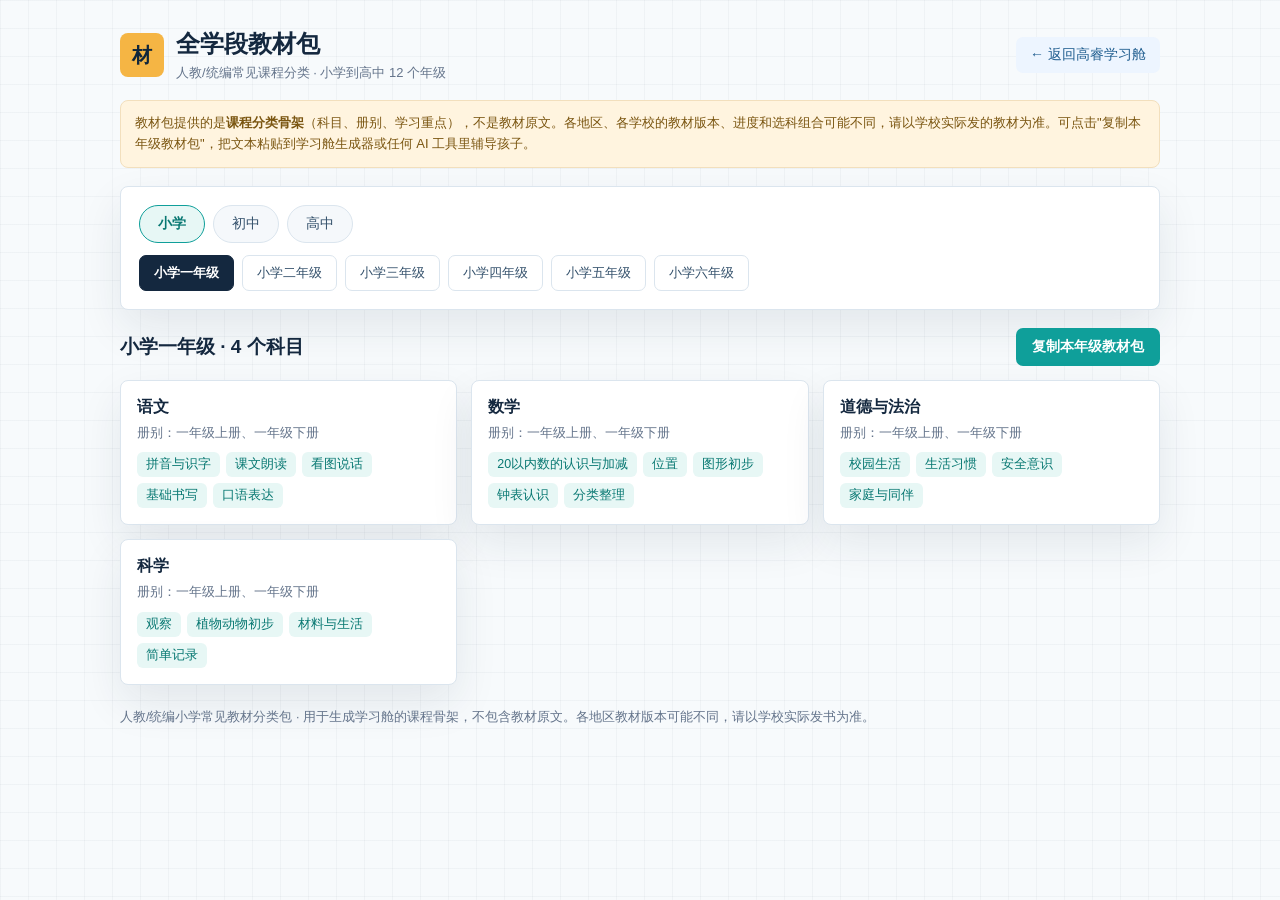
==== curriculum.html @ 300d3d78 "上线全学段教材包页面" ====
<!doctype html>
<html lang="zh-CN">
  <head>
    <meta charset="UTF-8" />
    <meta name="viewport" content="width=device-width, initial-scale=1.0" />
    <title>全学段教材包 · 人教/统编课程分类</title>
    <link rel="icon" href="data:," />
    <style>
      :root {
        --bg: #f7fafc;
        --panel: #ffffff;
        --ink: #14283f;
        --muted: #64748b;
        --line: #dbe5ee;
        --teal: #0f9f9a;
        --teal-soft: #e7f7f5;
        --amber: #d88a18;
        --amber-soft: #fff4df;
        --shadow: 0 18px 44px rgba(21, 45, 70, 0.09);
      }
      * { box-sizing: border-box; }
      body {
        margin: 0;
        min-height: 100vh;
        background:
          linear-gradient(rgba(20, 40, 63, 0.035) 1px, transparent 1px),
          linear-gradient(90deg, rgba(20, 40, 63, 0.035) 1px, transparent 1px),
          var(--bg);
        background-size: 28px 28px;
        color: var(--ink);
        font-family: -apple-system, BlinkMacSystemFont, "PingFang SC", "Microsoft YaHei", sans-serif;
      }
      .wrap { max-width: 1080px; margin: 0 auto; padding: 28px 20px 60px; }
      .top {
        display: flex; justify-content: space-between; align-items: center;
        gap: 16px; flex-wrap: wrap; margin-bottom: 18px;
      }
      .brand { display: flex; align-items: center; gap: 12px; }
      .brand-mark {
        width: 44px; height: 44px; display: grid; place-items: center;
        background: #f5b544; color: #10263b; border-radius: 8px;
        font-weight: 800; font-size: 20px;
      }
      h1 { margin: 0; font-size: 24px; }
      .sub { margin: 4px 0 0; color: var(--muted); font-size: 13px; }
      .back-link {
        color: #1f5d8f; text-decoration: none; font-size: 14px;
        background: #edf5ff; border-radius: 7px; padding: 9px 14px;
      }
      .notice {
        background: var(--amber-soft); border: 1px solid #f2dfbd; border-radius: 8px;
        padding: 12px 14px; font-size: 13px; color: #7a5510; line-height: 1.6;
        margin-bottom: 18px;
      }
      .picker {
        background: var(--panel); border: 1px solid var(--line); border-radius: 8px;
        box-shadow: var(--shadow); padding: 18px; margin-bottom: 18px;
      }
      .stage-tabs { display: flex; gap: 8px; flex-wrap: wrap; margin-bottom: 12px; }
      .stage-tab {
        border: 1px solid var(--line); background: #f5f8fb; color: #33506b;
        border-radius: 999px; padding: 9px 18px; font-size: 14px; cursor: pointer;
        font-family: inherit;
      }
      .stage-tab.active { background: var(--teal-soft); border-color: var(--teal); color: #087872; font-weight: 700; }
      .grade-chips { display: flex; gap: 8px; flex-wrap: wrap; }
      .grade-chip {
        border: 1px solid var(--line); background: #ffffff; color: #33506b;
        border-radius: 7px; padding: 8px 14px; font-size: 13px; cursor: pointer;
        font-family: inherit;
      }
      .grade-chip.active { background: var(--ink); border-color: var(--ink); color: #ffffff; font-weight: 700; }
      .toolbar { display: flex; justify-content: space-between; align-items: center; gap: 12px; flex-wrap: wrap; margin: 0 0 14px; }
      .toolbar h2 { margin: 0; font-size: 19px; }
      .copy-btn {
        border: 0; background: var(--teal); color: #ffffff; border-radius: 7px;
        padding: 10px 16px; font-size: 14px; font-weight: 700; cursor: pointer; font-family: inherit;
      }
      .copy-btn.done { background: #28a36a; }
      .subject-grid { display: grid; grid-template-columns: repeat(auto-fill, minmax(310px, 1fr)); gap: 14px; }
      .subject-card {
        background: var(--panel); border: 1px solid var(--line); border-radius: 8px;
        box-shadow: var(--shadow); padding: 16px;
      }
      .subject-card h3 { margin: 0 0 6px; font-size: 16px; }
      .books { color: var(--muted); font-size: 12.5px; margin: 0 0 10px; line-height: 1.5; }
      .focus { display: flex; flex-wrap: wrap; gap: 6px; }
      .focus span {
        background: var(--teal-soft); color: #087872; border-radius: 6px;
        padding: 4px 9px; font-size: 12.5px;
      }
      .meta-note { margin: 22px 0 0; color: var(--muted); font-size: 12.5px; line-height: 1.7; }
      .loading { color: var(--muted); padding: 30px 0; }
    </style>
  </head>
  <body>
    <div class="wrap">
      <div class="top">
        <div class="brand">
          <div class="brand-mark">材</div>
          <div>
            <h1>全学段教材包</h1>
            <p class="sub">人教/统编常见课程分类 · 小学到高中 12 个年级</p>
          </div>
        </div>
        <a class="back-link" href="./index.html">← 返回高睿学习舱</a>
      </div>

      <div class="notice">
        教材包提供的是<strong>课程分类骨架</strong>（科目、册别、学习重点），不是教材原文。各地区、各学校的教材版本、进度和选科组合可能不同，请以学校实际发的教材为准。可点击"复制本年级教材包"，把文本粘贴到学习舱生成器或任何 AI 工具里辅导孩子。
      </div>

      <div class="picker">
        <div class="stage-tabs" id="stageTabs"></div>
        <div class="grade-chips" id="gradeChips"></div>
      </div>

      <div class="toolbar">
        <h2 id="gradeTitle">加载中...</h2>
        <button class="copy-btn" id="copyBtn" hidden>复制本年级教材包</button>
      </div>
      <div class="subject-grid" id="subjectGrid"><p class="loading">正在加载教材包数据...</p></div>
      <p class="meta-note" id="metaNote"></p>
    </div>

    <script>
      (function () {
        "use strict";
        const STAGES = [
          ["primary", "小学"],
          ["junior", "初中"],
          ["senior", "高中"],
        ];
        let packs = {};
        let currentStage = "primary";
        let currentGrade = "";

        const stageTabs = document.getElementById("stageTabs");
        const gradeChips = document.getElementById("gradeChips");
        const gradeTitle = document.getElementById("gradeTitle");
        const subjectGrid = document.getElementById("subjectGrid");
        const metaNote = document.getElementById("metaNote");
        const copyBtn = document.getElementById("copyBtn");

        function esc(v) {
          return String(v == null ? "" : v).replace(/[&<>"']/g, function (c) {
            return { "&": "&amp;", "<": "&lt;", ">": "&gt;", '"': "&quot;", "'": "&#39;" }[c];
          });
        }

        function packText(stageKey, gradeKey) {
          const pack = packs[stageKey];
          const grade = pack.grades[gradeKey];
          const lines = [];
          lines.push("===== 内置教材包：" + pack.meta.name + " / " + gradeKey + " =====");
          lines.push("说明：" + pack.meta.note);
          lines.push("");
          lines.push("年级课程分类：");
          grade.subjects.forEach(function (s) {
            lines.push("- " + s.name);
            lines.push("  教材册别：" + s.books.join("、"));
            lines.push("  学习重点：" + s.focus.join("、"));
          });
          lines.push("");
          lines.push("生成要求：请结合上述年级课程分类，为孩子生成各科知识点课件、小测题、第二天复核任务；如家长另有学校作业或错题资料，以家长资料优先。");
          return lines.join("\n");
        }

        function render() {
          stageTabs.innerHTML = STAGES.map(function (s) {
            return '<button class="stage-tab ' + (s[0] === currentStage ? "active" : "") + '" data-stage="' + s[0] + '">' + s[1] + "</button>";
          }).join("");
          stageTabs.querySelectorAll(".stage-tab").forEach(function (tab) {
            tab.addEventListener("click", function () {
              currentStage = tab.dataset.stage;
              currentGrade = Object.keys(packs[currentStage].grades)[0];
              render();
            });
          });

          const grades = Object.keys(packs[currentStage].grades);
          if (!grades.includes(currentGrade)) currentGrade = grades[0];
          gradeChips.innerHTML = grades.map(function (g) {
            return '<button class="grade-chip ' + (g === currentGrade ? "active" : "") + '" data-grade="' + esc(g) + '">' + esc(g) + "</button>";
          }).join("");
          gradeChips.querySelectorAll(".grade-chip").forEach(function (chip) {
            chip.addEventListener("click", function () {
              currentGrade = chip.dataset.grade;
              render();
            });
          });

          const pack = packs[currentStage];
          const grade = pack.grades[currentGrade];
          gradeTitle.textContent = currentGrade + " · " + grade.subjects.length + " 个科目";
          copyBtn.hidden = false;
          subjectGrid.innerHTML = grade.subjects.map(function (s) {
            return (
              '<div class="subject-card"><h3>' + esc(s.name) + "</h3>" +
              '<p class="books">册别：' + esc(s.books.join("、")) + "</p>" +
              '<div class="focus">' + s.focus.map(function (f) { return "<span>" + esc(f) + "</span>"; }).join("") + "</div></div>"
            );
          }).join("");
          metaNote.textContent = pack.meta.name + " · " + pack.meta.note;
        }

        copyBtn.addEventListener("click", function () {
          const text = packText(currentStage, currentGrade);
          function done() {
            copyBtn.textContent = "已复制，可粘贴到生成器";
            copyBtn.classList.add("done");
            setTimeout(function () {
              copyBtn.textContent = "复制本年级教材包";
              copyBtn.classList.remove("done");
            }, 2200);
          }
          if (navigator.clipboard && navigator.clipboard.writeText) {
            navigator.clipboard.writeText(text).then(done, function () { fallback(); });
          } else {
            fallback();
          }
          function fallback() {
            const ta = document.createElement("textarea");
            ta.value = text;
            document.body.appendChild(ta);
            ta.select();
            try { document.execCommand("copy"); done(); } catch (e) { /* 忽略 */ }
            document.body.removeChild(ta);
          }
        });

        Promise.all(
          STAGES.map(function (s) {
            return fetch("./curriculum-" + s[0] + ".json").then(function (r) {
              if (!r.ok) throw new Error(s[0] + " 加载失败");
              return r.json().then(function (d) { return [s[0], d]; });
            });
          }),
        )
          .then(function (entries) {
            entries.forEach(function (e) { packs[e[0]] = e[1]; });
            currentGrade = Object.keys(packs[currentStage].grades)[0];
            render();
          })
          .catch(function (err) {
            subjectGrid.innerHTML = '<p class="loading">教材包加载失败：' + esc(err.message) + "。请刷新重试。</p>";
          });
      })();
    </script>
  </body>
</html>
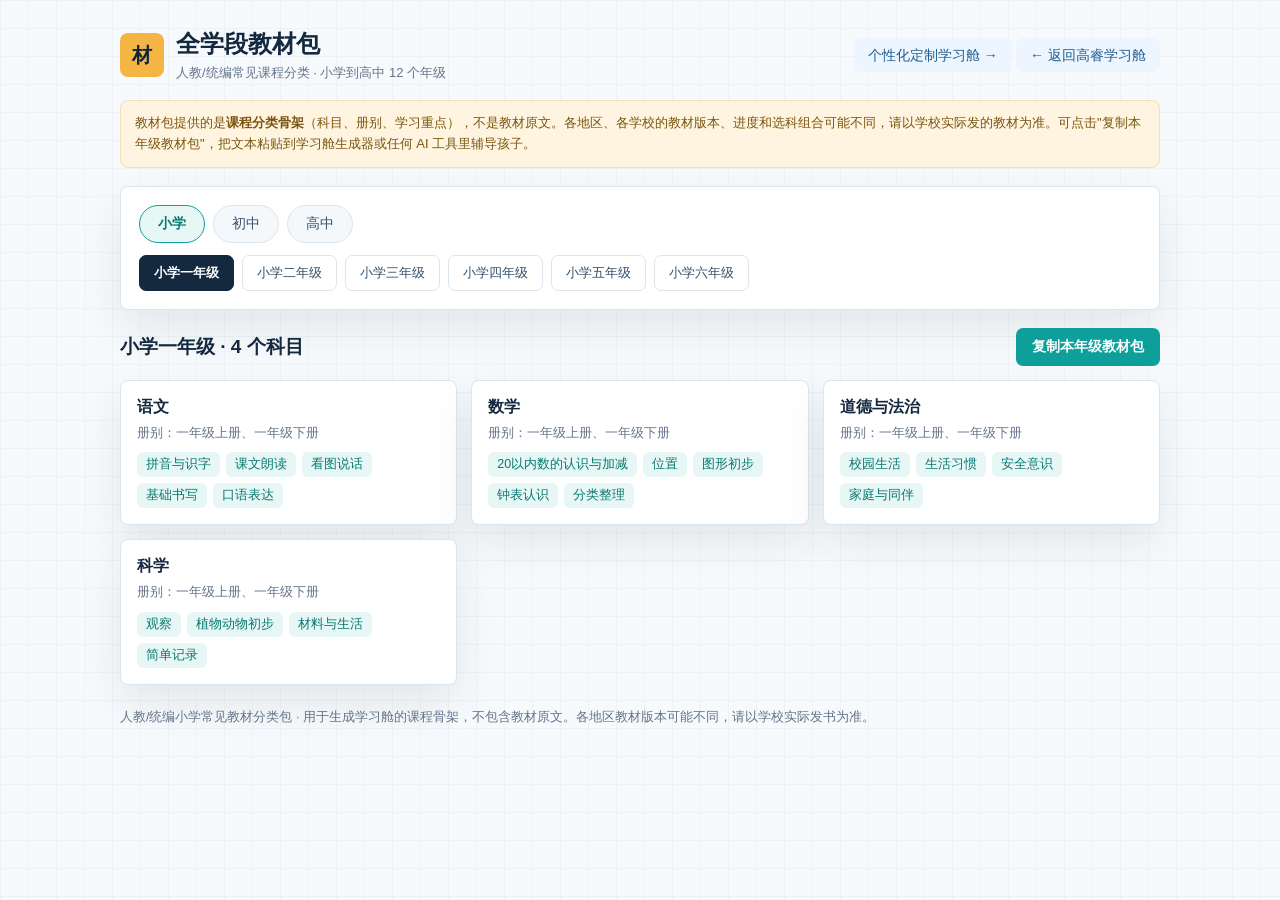
==== commit e9e108e1: "上线个性化学习舱定制页" ====
--- a/curriculum.html
+++ b/curriculum.html
@@ -103,7 +103,10 @@
             <p class="sub">人教/统编常见课程分类 · 小学到高中 12 个年级</p>
           </div>
         </div>
-        <a class="back-link" href="./index.html">← 返回高睿学习舱</a>
+        <div>
+          <a class="back-link" href="./custom.html">个性化定制学习舱 →</a>
+          <a class="back-link" href="./index.html">← 返回高睿学习舱</a>
+        </div>
       </div>
 
       <div class="notice">
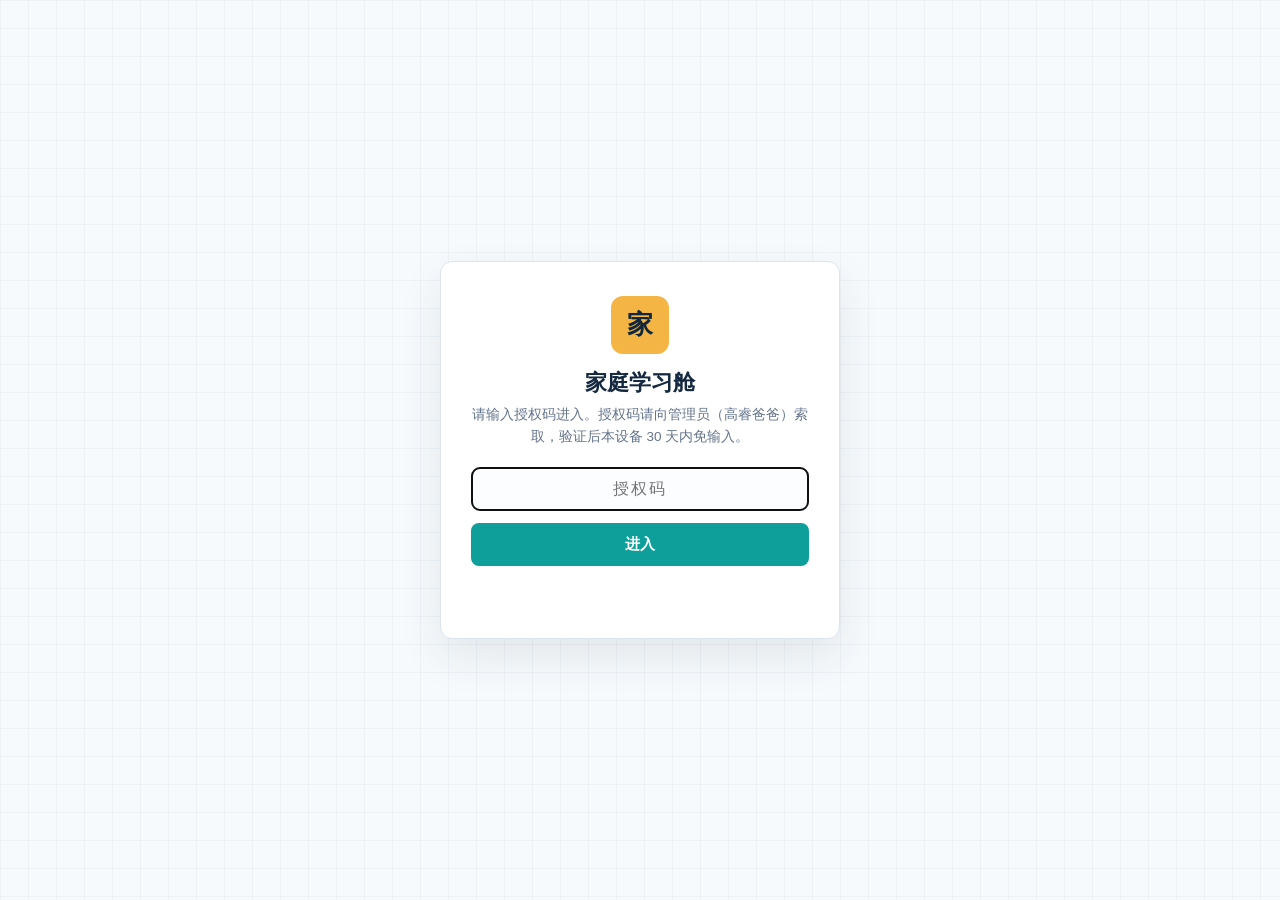
==== commit 47520e9e: "上线家庭起始页：授权码+孩子卡片+专属学习舱" ====
--- a/curriculum.html
+++ b/curriculum.html
@@ -94,6 +94,7 @@
     </style>
   </head>
   <body>
+    <script src="./auth.js"></script>
     <div class="wrap">
       <div class="top">
         <div class="brand">
@@ -104,8 +105,8 @@
           </div>
         </div>
         <div>
-          <a class="back-link" href="./custom.html">个性化定制学习舱 →</a>
-          <a class="back-link" href="./index.html">← 返回高睿学习舱</a>
+          <a class="back-link" href="./home.html">← 起始页</a>
+          <a class="back-link" href="./custom.html">添加孩子 →</a>
         </div>
       </div>
 
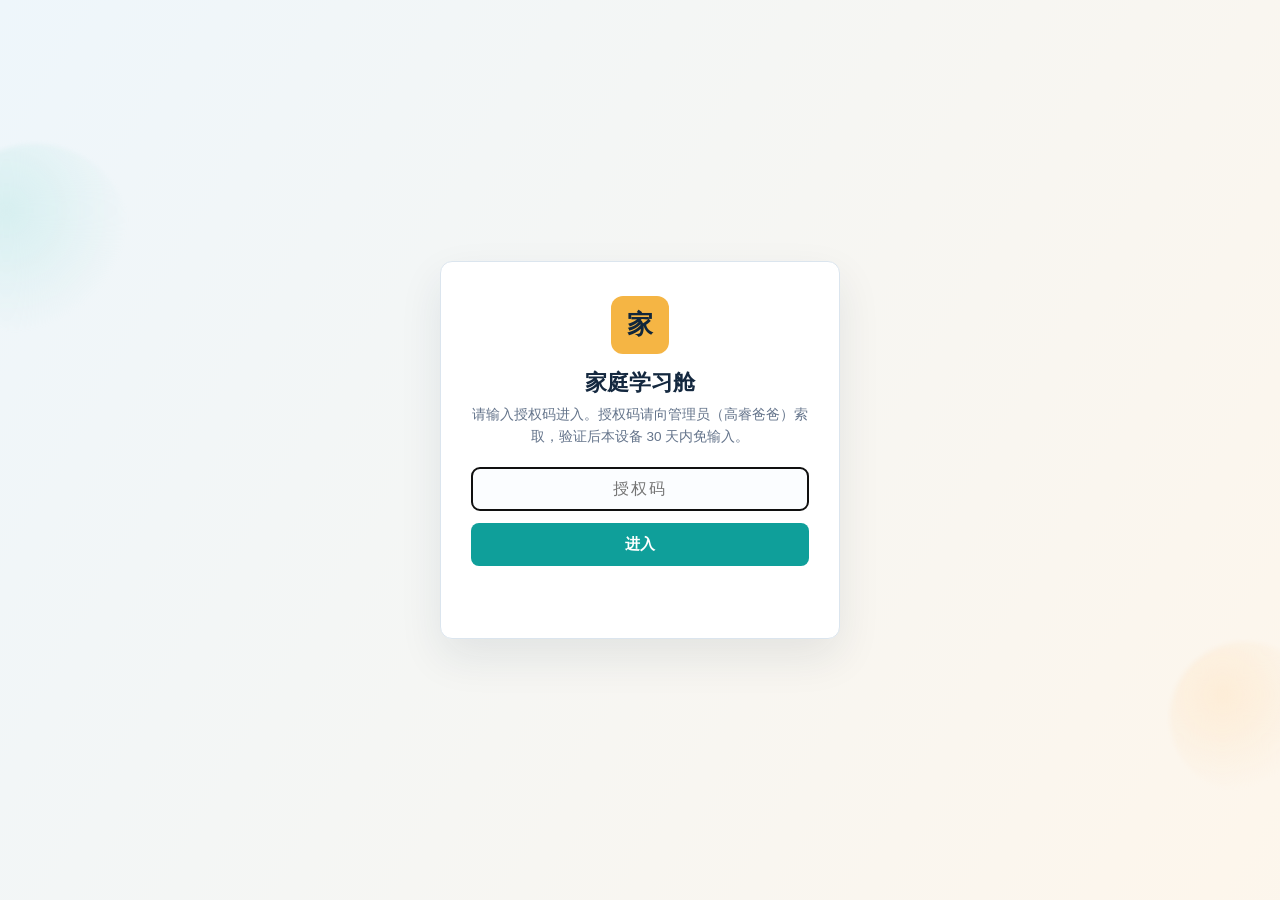
==== commit d524831b: "扩充教材包：初中高一全科目分册章节+正规教辅推荐" ====
--- a/curriculum.html
+++ b/curriculum.html
@@ -85,6 +85,12 @@
       .subject-card h3 { margin: 0 0 6px; font-size: 16px; }
       .books { color: var(--muted); font-size: 12.5px; margin: 0 0 10px; line-height: 1.5; }
       .focus { display: flex; flex-wrap: wrap; gap: 6px; }
+      .chapters { margin-top: 10px; display: flex; flex-direction: column; gap: 6px; }
+      .chapters details { background: #f6f9fc; border: 1px solid var(--line); border-radius: 8px; padding: 8px 11px; }
+      .chapters summary { cursor: pointer; font-size: 13px; font-weight: 700; color: #0b7c78; }
+      .chapters ul { margin: 8px 0 0; padding-left: 18px; }
+      .chapters li { font-size: 12.5px; color: #46617c; line-height: 1.7; }
+      .resources { margin: 10px 0 0; font-size: 12.5px; color: #7a5410; background: #fff7e9; border-radius: 7px; padding: 8px 11px; line-height: 1.6; }
       .focus span {
         background: var(--teal-soft); color: #087872; border-radius: 6px;
         padding: 4px 9px; font-size: 12.5px;
@@ -164,6 +170,14 @@
             lines.push("- " + s.name);
             lines.push("  教材册别：" + s.books.join("、"));
             lines.push("  学习重点：" + s.focus.join("、"));
+            if (s.chapters) {
+              Object.keys(s.chapters).forEach(function (bk) {
+                lines.push("  " + bk + " 章节：" + s.chapters[bk].join("；"));
+              });
+            }
+            if (s.resources && s.resources.length) {
+              lines.push("  推荐辅导资料：" + s.resources.join("、"));
+            }
           });
           lines.push("");
           lines.push("生成要求：请结合上述年级课程分类，为孩子生成各科知识点课件、小测题、第二天复核任务；如家长另有学校作业或错题资料，以家长资料优先。");
@@ -199,10 +213,20 @@
           gradeTitle.textContent = currentGrade + " · " + grade.subjects.length + " 个科目";
           copyBtn.hidden = false;
           subjectGrid.innerHTML = grade.subjects.map(function (s) {
+            var chapHtml = "";
+            if (s.chapters) {
+              chapHtml = '<div class="chapters">' + Object.keys(s.chapters).map(function (bk) {
+                return '<details><summary>' + esc(bk) + " · " + s.chapters[bk].length + " 章</summary><ul>" +
+                  s.chapters[bk].map(function (c) { return "<li>" + esc(c) + "</li>"; }).join("") + "</ul></details>";
+              }).join("") + "</div>";
+            }
+            var resHtml = (s.resources && s.resources.length)
+              ? '<p class="resources">📘 推荐教辅：' + s.resources.map(esc).join("、") + "</p>" : "";
             return (
               '<div class="subject-card"><h3>' + esc(s.name) + "</h3>" +
               '<p class="books">册别：' + esc(s.books.join("、")) + "</p>" +
-              '<div class="focus">' + s.focus.map(function (f) { return "<span>" + esc(f) + "</span>"; }).join("") + "</div></div>"
+              '<div class="focus">' + s.focus.map(function (f) { return "<span>" + esc(f) + "</span>"; }).join("") + "</div>" +
+              chapHtml + resHtml + "</div>"
             );
           }).join("");
           metaNote.textContent = pack.meta.name + " · " + pack.meta.note;
